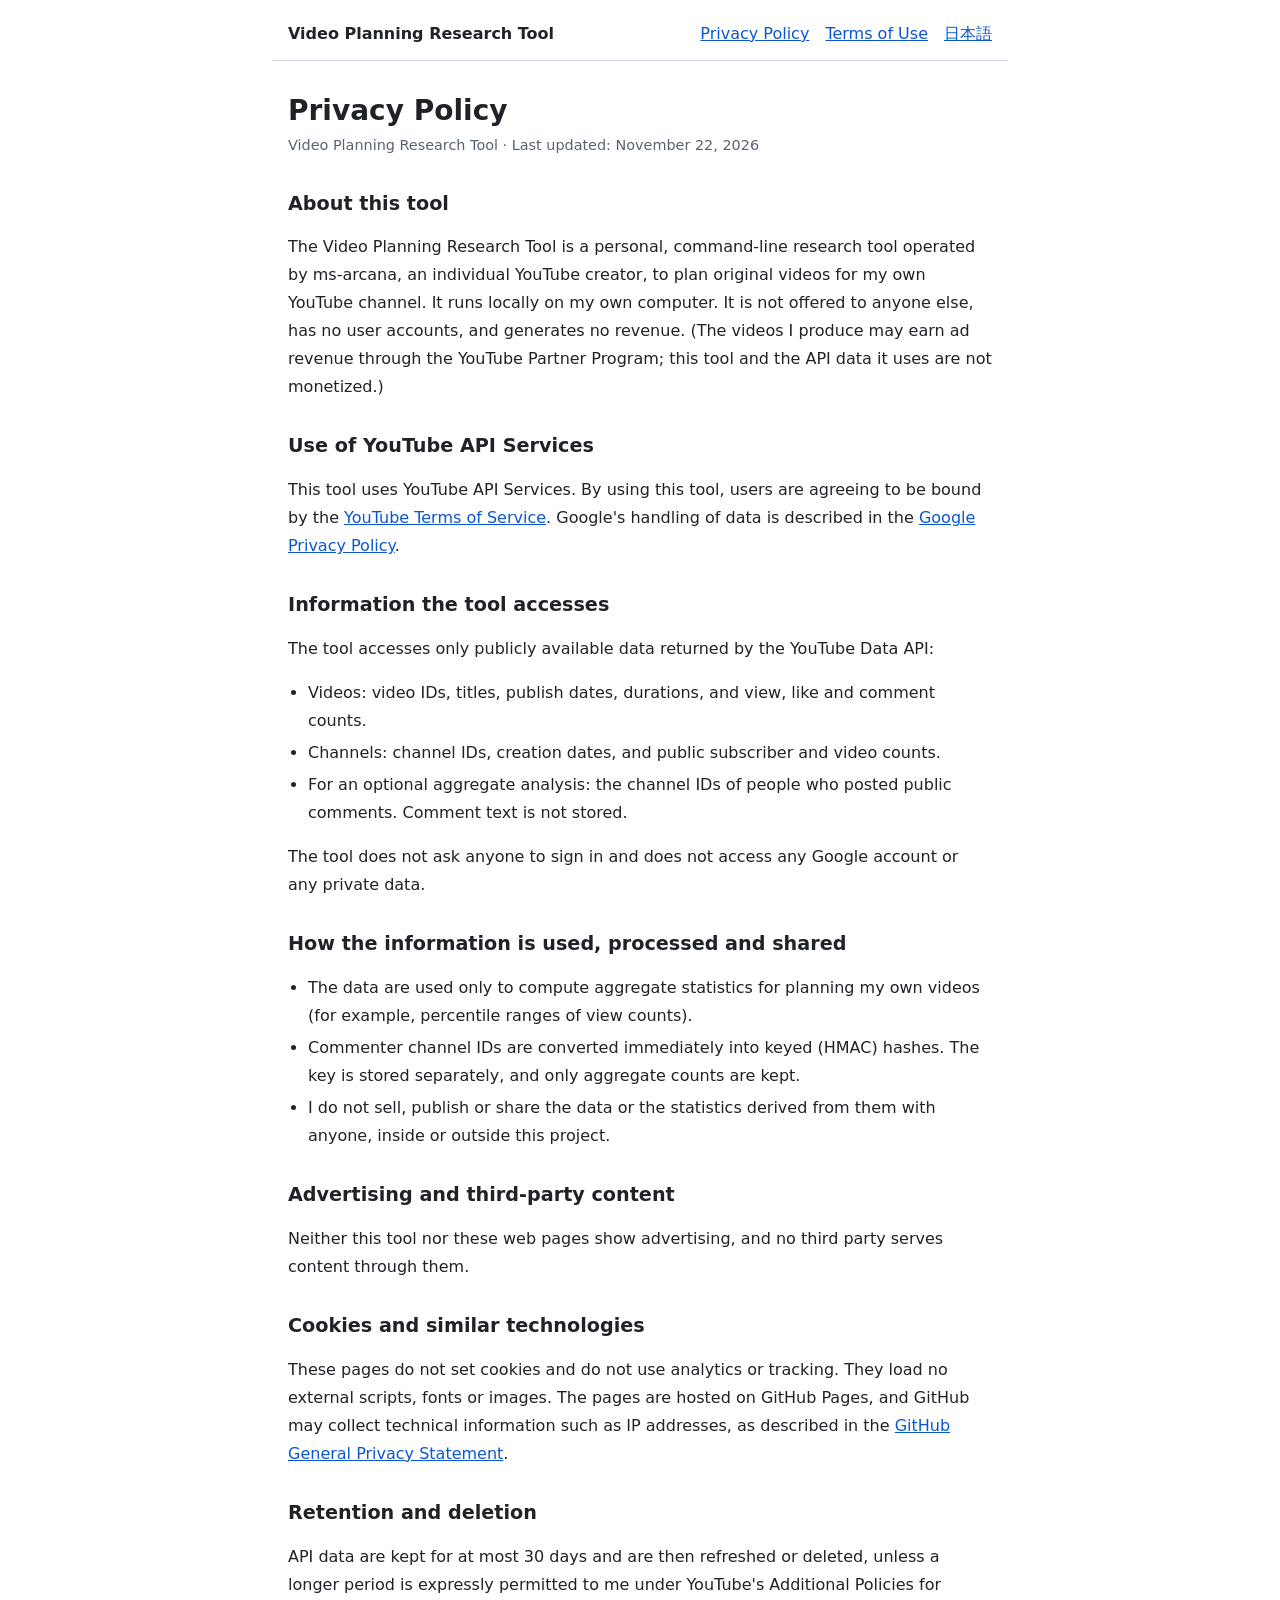
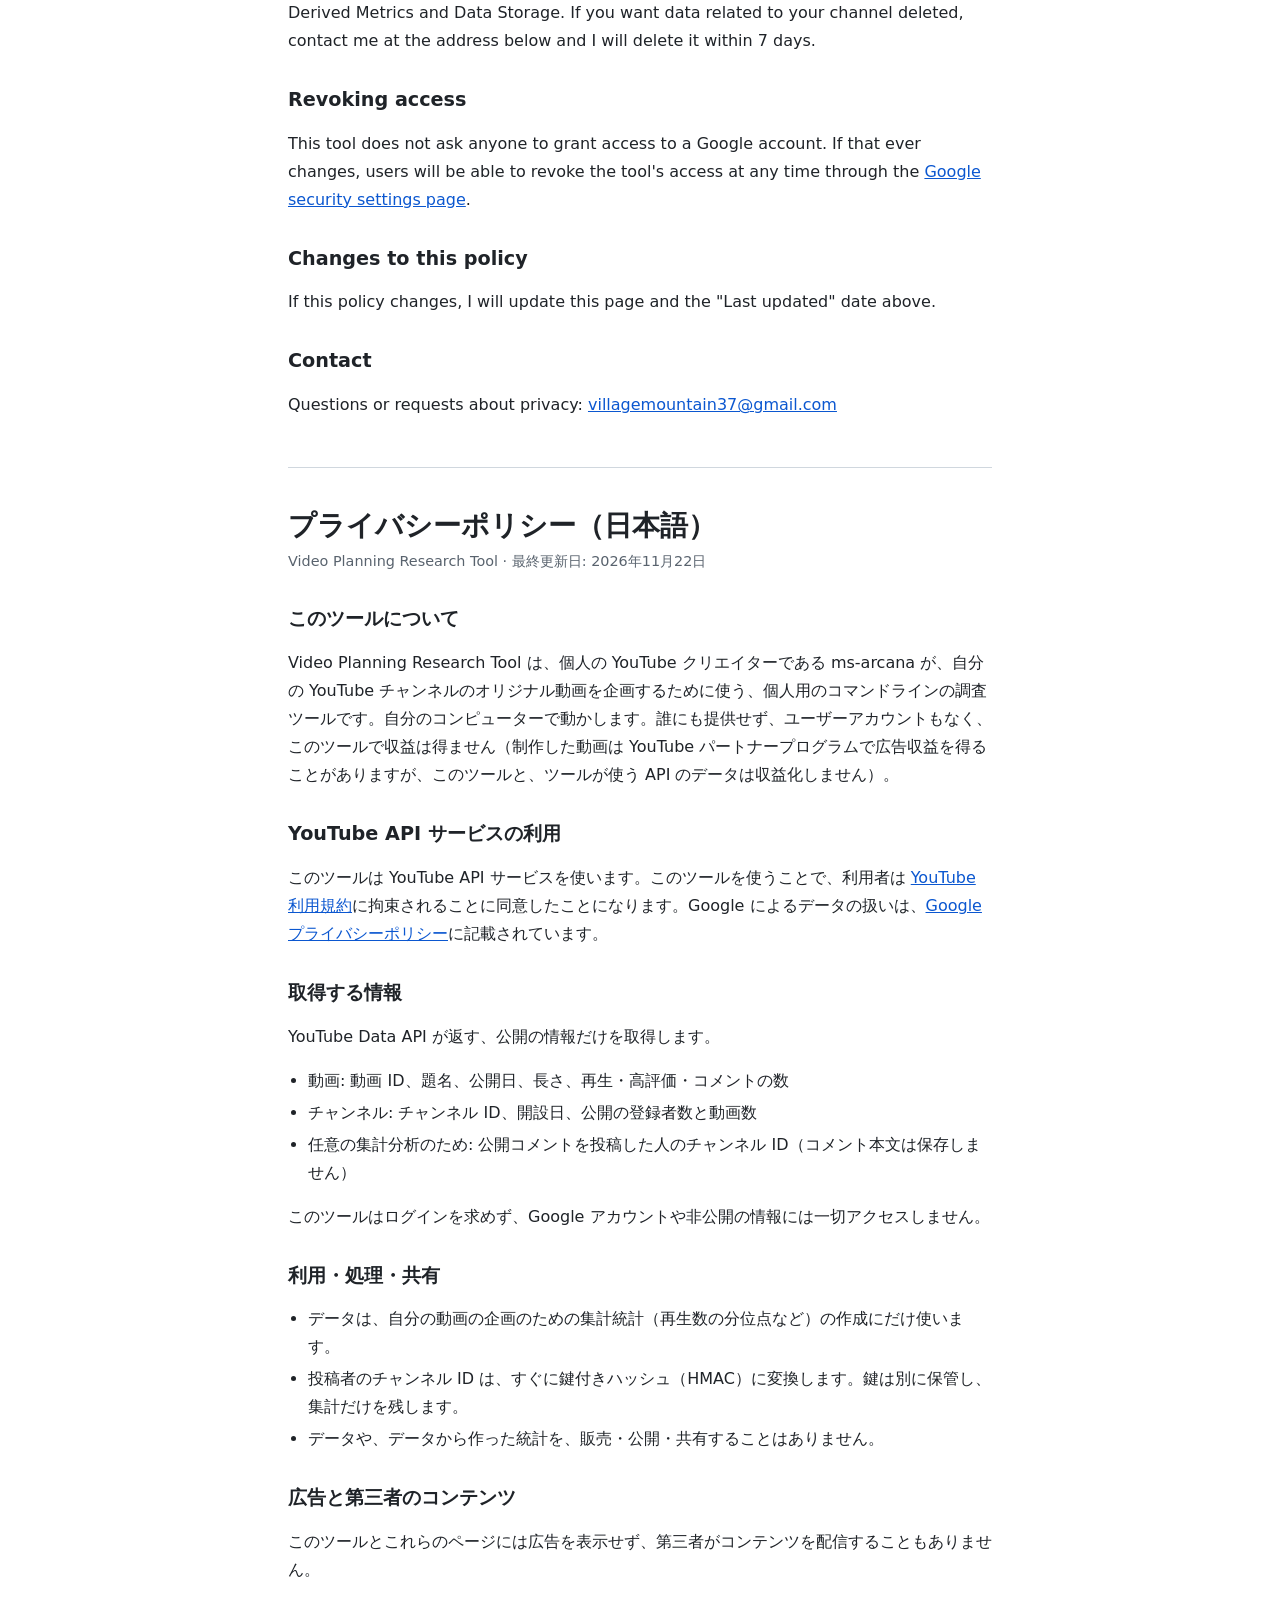
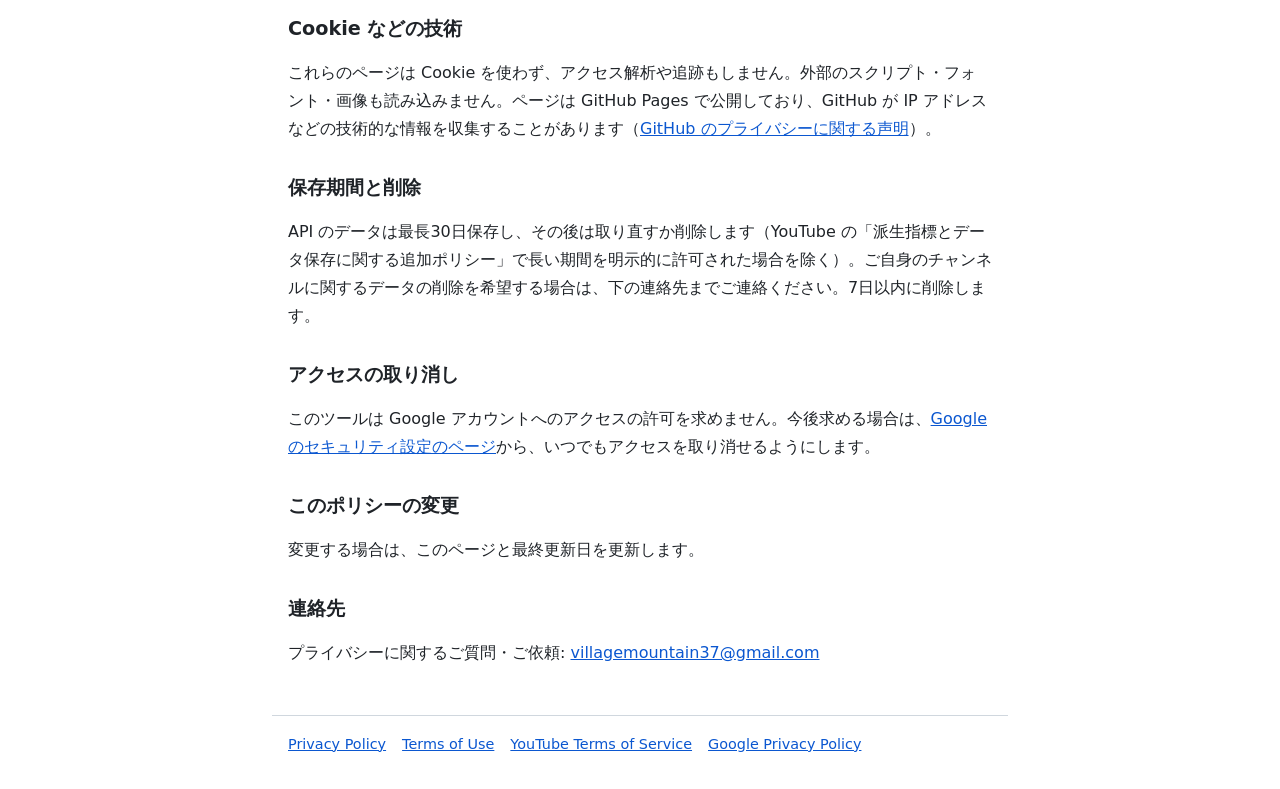
==== privacy/index.html @ fef3436e "説明ページ・プライバシーポリシー・利用規約を追加 YouTube API サービスの監査フォームに記入する URL 用。 開発者ポリシー III.A.1（利用規約に YouTube 利用規約への同意を" ====
<!doctype html>
<html lang="en">
<head>
<meta charset="utf-8">
<meta name="viewport" content="width=device-width, initial-scale=1">
<title>Privacy Policy — Video Planning Research Tool</title>
<meta name="description" content="Privacy Policy of the Video Planning Research Tool.">
<link rel="stylesheet" href="../style.css">
</head>
<body>
<header>
  <p class="site"><a href="../">Video Planning Research Tool</a></p>
  <nav><a href="./">Privacy Policy</a><a href="../terms/">Terms of Use</a><a href="#ja">日本語</a></nav>
</header>
<main>
  <h1>Privacy Policy</h1>
  <p class="meta">Video Planning Research Tool · Last updated: November 22, 2026</p>

  <h2>About this tool</h2>
  <p>The Video Planning Research Tool is a personal, command-line research tool operated by ms-arcana, an individual YouTube creator, to plan original videos for my own YouTube channel. It runs locally on my own computer. It is not offered to anyone else, has no user accounts, and generates no revenue. (The videos I produce may earn ad revenue through the YouTube Partner Program; this tool and the API data it uses are not monetized.)</p>

  <h2>Use of YouTube API Services</h2>
  <p>This tool uses YouTube API Services. By using this tool, users are agreeing to be bound by the <a href="https://www.youtube.com/t/terms">YouTube Terms of Service</a>. Google's handling of data is described in the <a href="http://www.google.com/policies/privacy">Google Privacy Policy</a>.</p>

  <h2>Information the tool accesses</h2>
  <p>The tool accesses only publicly available data returned by the YouTube Data API:</p>
  <ul>
    <li>Videos: video IDs, titles, publish dates, durations, and view, like and comment counts.</li>
    <li>Channels: channel IDs, creation dates, and public subscriber and video counts.</li>
    <li>For an optional aggregate analysis: the channel IDs of people who posted public comments. Comment text is not stored.</li>
  </ul>
  <p>The tool does not ask anyone to sign in and does not access any Google account or any private data.</p>

  <h2>How the information is used, processed and shared</h2>
  <ul>
    <li>The data are used only to compute aggregate statistics for planning my own videos (for example, percentile ranges of view counts).</li>
    <li>Commenter channel IDs are converted immediately into keyed (HMAC) hashes. The key is stored separately, and only aggregate counts are kept.</li>
    <li>I do not sell, publish or share the data or the statistics derived from them with anyone, inside or outside this project.</li>
  </ul>

  <h2>Advertising and third-party content</h2>
  <p>Neither this tool nor these web pages show advertising, and no third party serves content through them.</p>

  <h2>Cookies and similar technologies</h2>
  <p>These pages do not set cookies and do not use analytics or tracking. They load no external scripts, fonts or images. The pages are hosted on GitHub Pages, and GitHub may collect technical information such as IP addresses, as described in the <a href="https://docs.github.com/site-policy/privacy-policies/github-general-privacy-statement">GitHub General Privacy Statement</a>.</p>

  <h2>Retention and deletion</h2>
  <p>API data are kept for at most 30 days and are then refreshed or deleted, unless a longer period is expressly permitted to me under YouTube's Additional Policies for Derived Metrics and Data Storage. If you want data related to your channel deleted, contact me at the address below and I will delete it within 7 days.</p>

  <h2>Revoking access</h2>
  <p>This tool does not ask anyone to grant access to a Google account. If that ever changes, users will be able to revoke the tool's access at any time through the <a href="https://security.google.com/settings/security/permissions">Google security settings page</a>.</p>

  <h2>Changes to this policy</h2>
  <p>If this policy changes, I will update this page and the "Last updated" date above.</p>

  <h2>Contact</h2>
  <p>Questions or requests about privacy: <a href="mailto:villagemountain37@gmail.com">villagemountain37@gmail.com</a></p>

  <section lang="ja" id="ja">
    <h1>プライバシーポリシー（日本語）</h1>
    <p class="meta">Video Planning Research Tool · 最終更新日: 2026年11月22日</p>

    <h2>このツールについて</h2>
    <p>Video Planning Research Tool は、個人の YouTube クリエイターである ms-arcana が、自分の YouTube チャンネルのオリジナル動画を企画するために使う、個人用のコマンドラインの調査ツールです。自分のコンピューターで動かします。誰にも提供せず、ユーザーアカウントもなく、このツールで収益は得ません（制作した動画は YouTube パートナープログラムで広告収益を得ることがありますが、このツールと、ツールが使う API のデータは収益化しません）。</p>

    <h2>YouTube API サービスの利用</h2>
    <p>このツールは YouTube API サービスを使います。このツールを使うことで、利用者は <a href="https://www.youtube.com/t/terms">YouTube 利用規約</a>に拘束されることに同意したことになります。Google によるデータの扱いは、<a href="http://www.google.com/policies/privacy">Google プライバシーポリシー</a>に記載されています。</p>

    <h2>取得する情報</h2>
    <p>YouTube Data API が返す、公開の情報だけを取得します。</p>
    <ul>
      <li>動画: 動画 ID、題名、公開日、長さ、再生・高評価・コメントの数</li>
      <li>チャンネル: チャンネル ID、開設日、公開の登録者数と動画数</li>
      <li>任意の集計分析のため: 公開コメントを投稿した人のチャンネル ID（コメント本文は保存しません）</li>
    </ul>
    <p>このツールはログインを求めず、Google アカウントや非公開の情報には一切アクセスしません。</p>

    <h2>利用・処理・共有</h2>
    <ul>
      <li>データは、自分の動画の企画のための集計統計（再生数の分位点など）の作成にだけ使います。</li>
      <li>投稿者のチャンネル ID は、すぐに鍵付きハッシュ（HMAC）に変換します。鍵は別に保管し、集計だけを残します。</li>
      <li>データや、データから作った統計を、販売・公開・共有することはありません。</li>
    </ul>

    <h2>広告と第三者のコンテンツ</h2>
    <p>このツールとこれらのページには広告を表示せず、第三者がコンテンツを配信することもありません。</p>

    <h2>Cookie などの技術</h2>
    <p>これらのページは Cookie を使わず、アクセス解析や追跡もしません。外部のスクリプト・フォント・画像も読み込みません。ページは GitHub Pages で公開しており、GitHub が IP アドレスなどの技術的な情報を収集することがあります（<a href="https://docs.github.com/site-policy/privacy-policies/github-general-privacy-statement">GitHub のプライバシーに関する声明</a>）。</p>

    <h2>保存期間と削除</h2>
    <p>API のデータは最長30日保存し、その後は取り直すか削除します（YouTube の「派生指標とデータ保存に関する追加ポリシー」で長い期間を明示的に許可された場合を除く）。ご自身のチャンネルに関するデータの削除を希望する場合は、下の連絡先までご連絡ください。7日以内に削除します。</p>

    <h2>アクセスの取り消し</h2>
    <p>このツールは Google アカウントへのアクセスの許可を求めません。今後求める場合は、<a href="https://security.google.com/settings/security/permissions">Google のセキュリティ設定のページ</a>から、いつでもアクセスを取り消せるようにします。</p>

    <h2>このポリシーの変更</h2>
    <p>変更する場合は、このページと最終更新日を更新します。</p>

    <h2>連絡先</h2>
    <p>プライバシーに関するご質問・ご依頼: <a href="mailto:villagemountain37@gmail.com">villagemountain37@gmail.com</a></p>
  </section>
</main>
<footer>
  <a href="./">Privacy Policy</a><a href="../terms/">Terms of Use</a><a href="https://www.youtube.com/t/terms">YouTube Terms of Service</a><a href="http://www.google.com/policies/privacy">Google Privacy Policy</a>
</footer>
</body>
</html>
---- style.css ----
:root {
  --bg: #ffffff;
  --fg: #1f2328;
  --muted: #59636e;
  --link: #0b57d0;
  --rule: #d0d7de;
}
@media (prefers-color-scheme: dark) {
  :root {
    --bg: #0d1117;
    --fg: #e6edf3;
    --muted: #9198a1;
    --link: #7cacf8;
    --rule: #30363d;
  }
}
* { box-sizing: border-box; }
body {
  margin: 0;
  background: var(--bg);
  color: var(--fg);
  font: 16px/1.75 system-ui, -apple-system, "Segoe UI", "Hiragino Sans", "Noto Sans JP", sans-serif;
  overflow-wrap: anywhere;
}
header, main, footer {
  max-width: 46rem;
  margin: 0 auto;
  padding-left: 16px;
  padding-right: 16px;
}
header {
  display: flex;
  flex-wrap: wrap;
  gap: 0.25rem 1.5rem;
  justify-content: space-between;
  align-items: baseline;
  padding-top: 1.25rem;
  padding-bottom: 0.75rem;
  border-bottom: 1px solid var(--rule);
}
header .site { margin: 0; font-weight: 600; }
header .site a { color: var(--fg); text-decoration: none; }
nav a { margin-right: 1rem; }
nav a:last-child { margin-right: 0; }
a { color: var(--link); }
h1 { font-size: 1.75rem; line-height: 1.3; margin: 2rem 0 0.25rem; }
h2 { font-size: 1.2rem; line-height: 1.4; margin: 2rem 0 0.5rem; }
.meta { color: var(--muted); font-size: 0.9rem; margin-top: 0; }
.lead { font-size: 1.05rem; }
ul { padding-left: 1.25rem; }
li { margin: 0.25rem 0; }
code { font-size: 0.9em; }
section[lang="ja"] {
  margin-top: 3rem;
  padding-top: 0.5rem;
  border-top: 1px solid var(--rule);
}
footer {
  margin-top: 3rem;
  padding-top: 1rem;
  padding-bottom: 2rem;
  border-top: 1px solid var(--rule);
  color: var(--muted);
  font-size: 0.9rem;
}
footer a { margin-right: 1rem; }
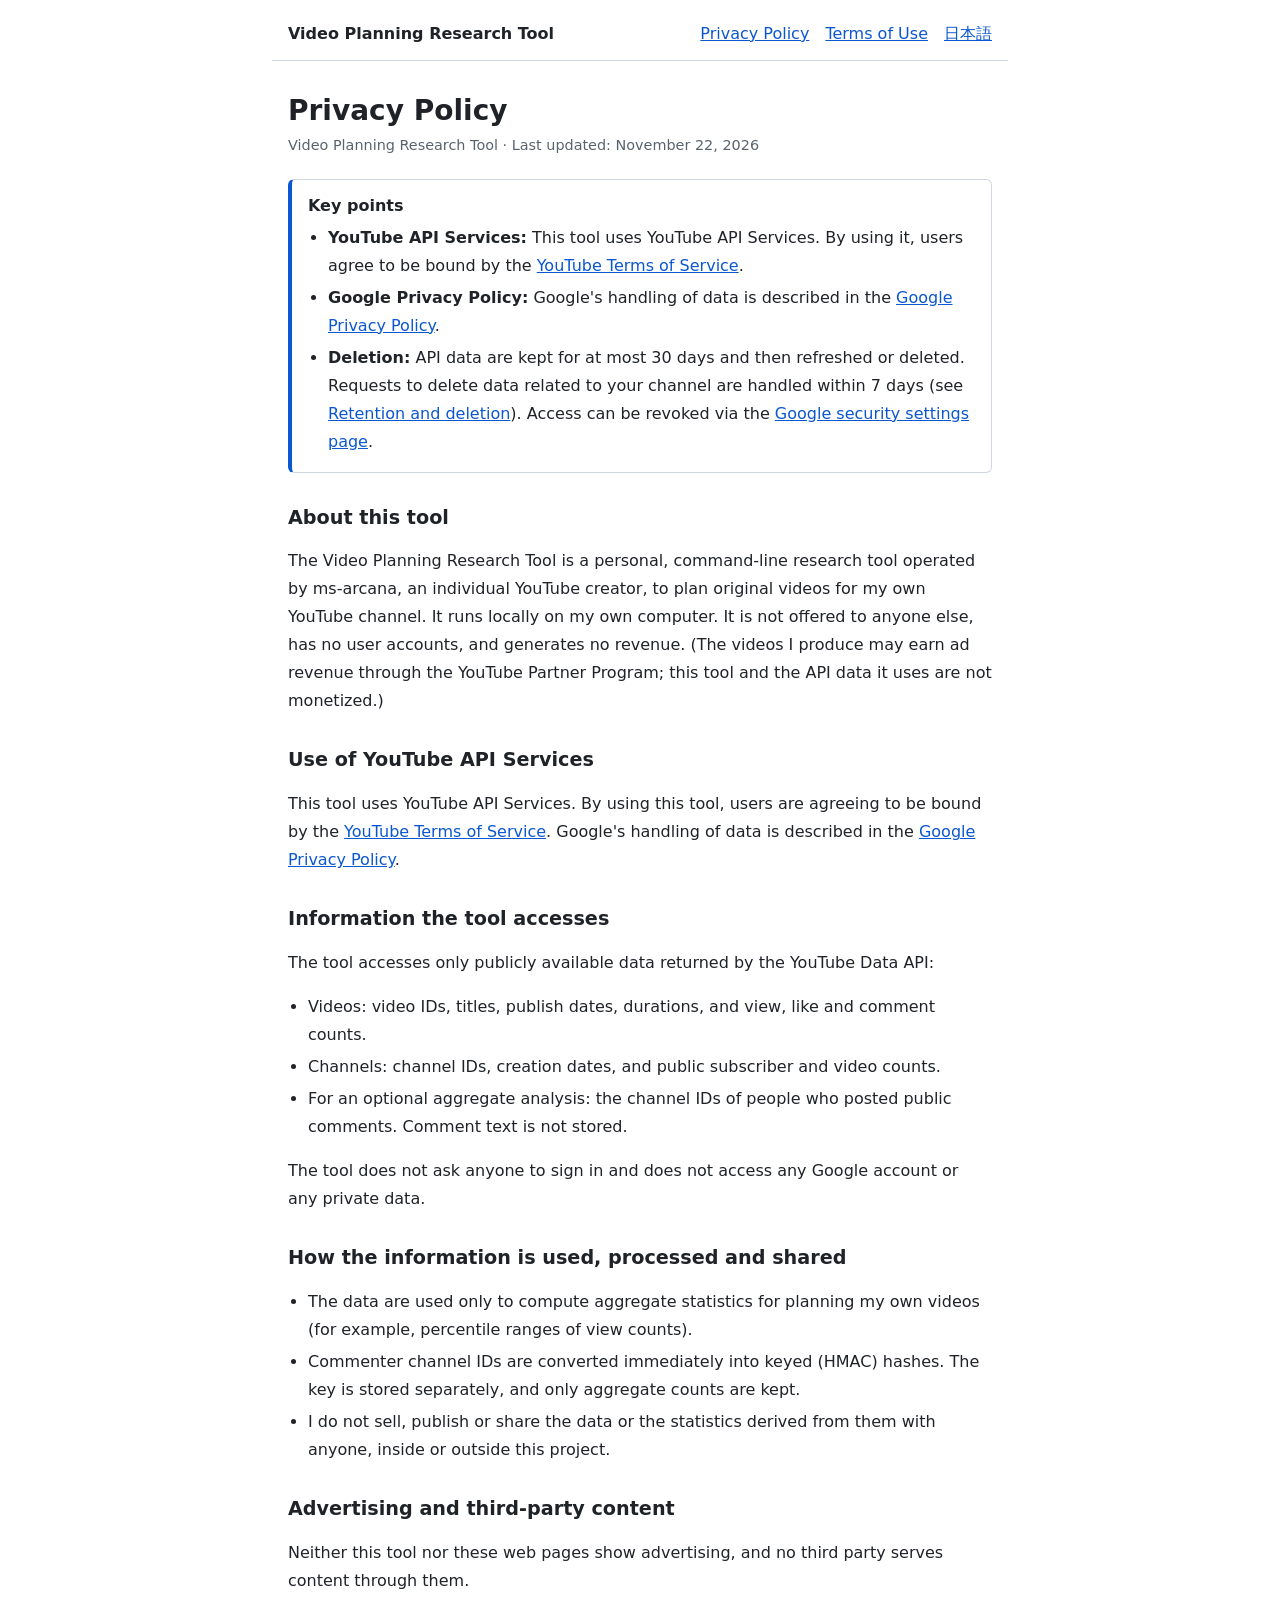
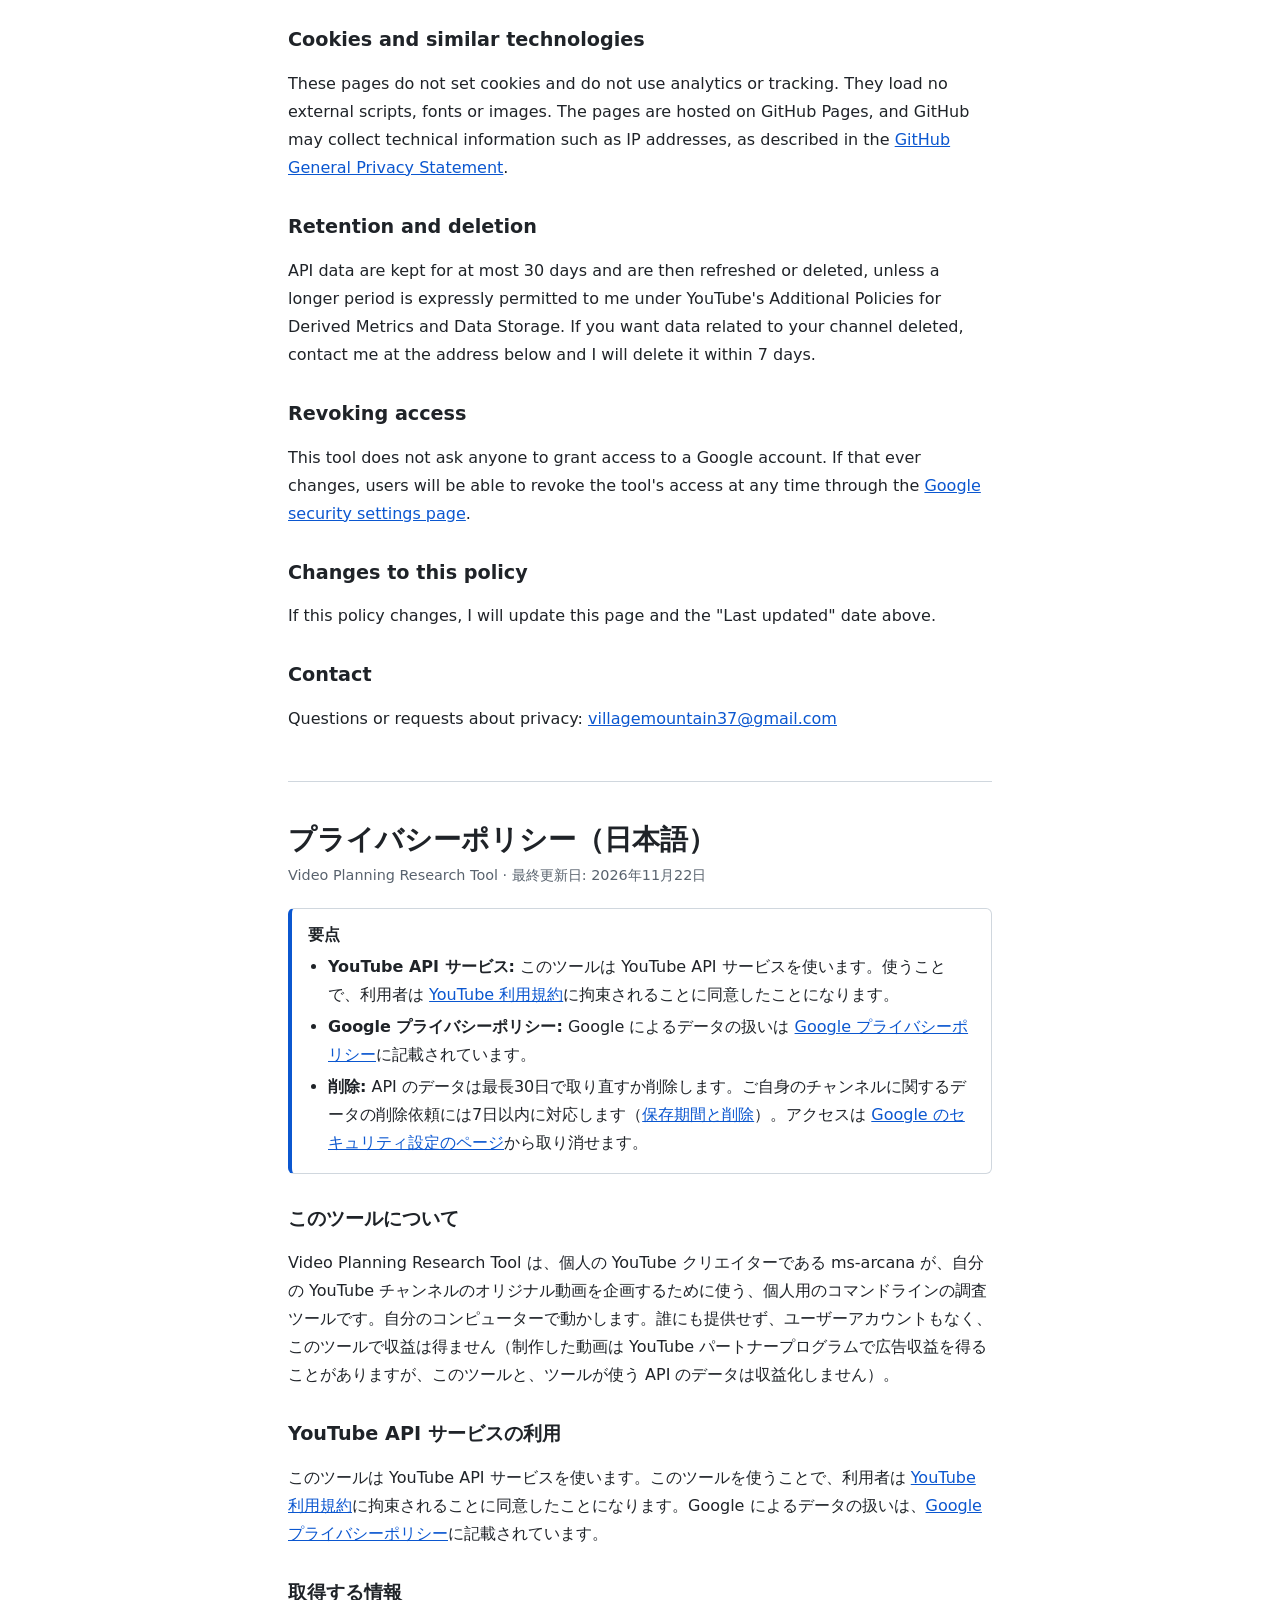
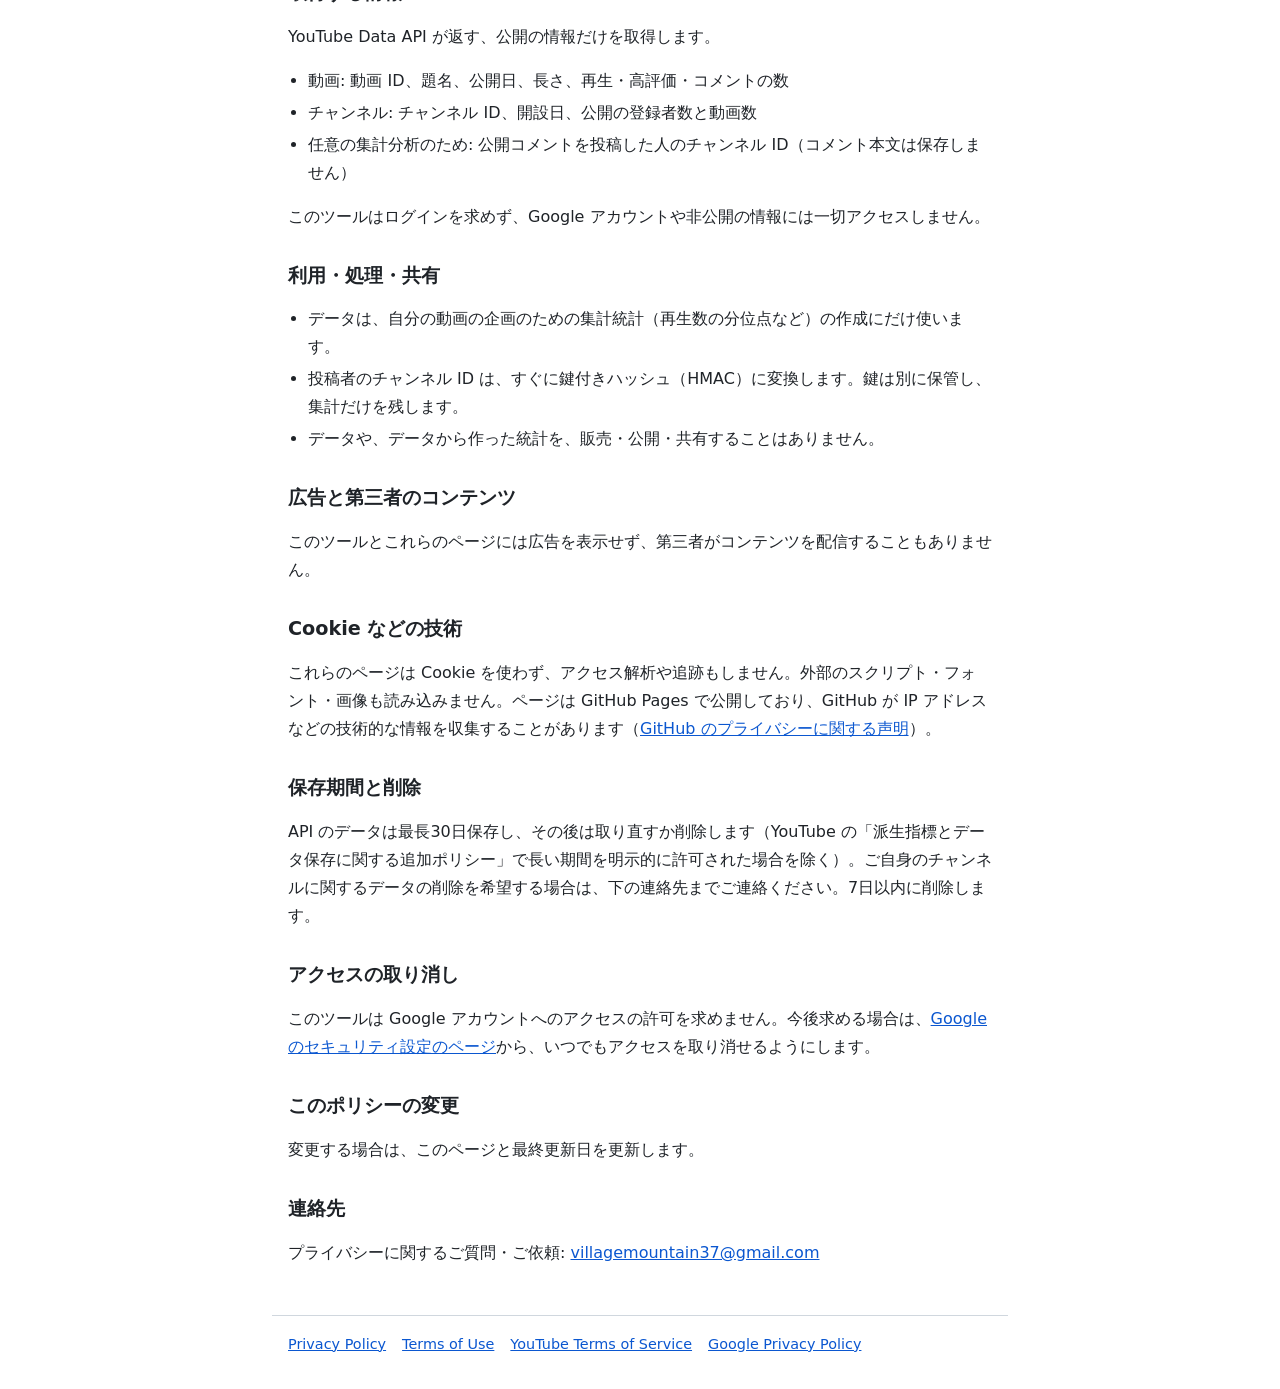
==== commit abffe3af: "YouTube のブランド表示とプライバシーポリシーの要点を追加 - 説明ページに公式の Developed with YouTube ロゴ（YouTube へのリンク付き）を置く - 集計値が自前の" ====
--- a/privacy/index.html
+++ b/privacy/index.html
@@ -15,6 +15,15 @@
 <main>
   <h1>Privacy Policy</h1>
   <p class="meta">Video Planning Research Tool · Last updated: November 22, 2026</p>
+
+  <div class="summary">
+    <p class="summary-title">Key points</p>
+    <ul>
+      <li><strong>YouTube API Services:</strong> This tool uses YouTube API Services. By using it, users agree to be bound by the <a href="https://www.youtube.com/t/terms">YouTube Terms of Service</a>.</li>
+      <li><strong>Google Privacy Policy:</strong> Google's handling of data is described in the <a href="http://www.google.com/policies/privacy">Google Privacy Policy</a>.</li>
+      <li><strong>Deletion:</strong> API data are kept for at most 30 days and then refreshed or deleted. Requests to delete data related to your channel are handled within 7 days (see <a href="#retention">Retention and deletion</a>). Access can be revoked via the <a href="https://security.google.com/settings/security/permissions">Google security settings page</a>.</li>
+    </ul>
+  </div>
 
   <h2>About this tool</h2>
   <p>The Video Planning Research Tool is a personal, command-line research tool operated by ms-arcana, an individual YouTube creator, to plan original videos for my own YouTube channel. It runs locally on my own computer. It is not offered to anyone else, has no user accounts, and generates no revenue. (The videos I produce may earn ad revenue through the YouTube Partner Program; this tool and the API data it uses are not monetized.)</p>
@@ -44,7 +53,7 @@
   <h2>Cookies and similar technologies</h2>
   <p>These pages do not set cookies and do not use analytics or tracking. They load no external scripts, fonts or images. The pages are hosted on GitHub Pages, and GitHub may collect technical information such as IP addresses, as described in the <a href="https://docs.github.com/site-policy/privacy-policies/github-general-privacy-statement">GitHub General Privacy Statement</a>.</p>
 
-  <h2>Retention and deletion</h2>
+  <h2 id="retention">Retention and deletion</h2>
   <p>API data are kept for at most 30 days and are then refreshed or deleted, unless a longer period is expressly permitted to me under YouTube's Additional Policies for Derived Metrics and Data Storage. If you want data related to your channel deleted, contact me at the address below and I will delete it within 7 days.</p>
 
   <h2>Revoking access</h2>
@@ -59,6 +68,15 @@
   <section lang="ja" id="ja">
     <h1>プライバシーポリシー（日本語）</h1>
     <p class="meta">Video Planning Research Tool · 最終更新日: 2026年11月22日</p>
+
+    <div class="summary">
+      <p class="summary-title">要点</p>
+      <ul>
+        <li><strong>YouTube API サービス:</strong> このツールは YouTube API サービスを使います。使うことで、利用者は <a href="https://www.youtube.com/t/terms">YouTube 利用規約</a>に拘束されることに同意したことになります。</li>
+        <li><strong>Google プライバシーポリシー:</strong> Google によるデータの扱いは <a href="http://www.google.com/policies/privacy">Google プライバシーポリシー</a>に記載されています。</li>
+        <li><strong>削除:</strong> API のデータは最長30日で取り直すか削除します。ご自身のチャンネルに関するデータの削除依頼には7日以内に対応します（<a href="#retention-ja">保存期間と削除</a>）。アクセスは <a href="https://security.google.com/settings/security/permissions">Google のセキュリティ設定のページ</a>から取り消せます。</li>
+      </ul>
+    </div>
 
     <h2>このツールについて</h2>
     <p>Video Planning Research Tool は、個人の YouTube クリエイターである ms-arcana が、自分の YouTube チャンネルのオリジナル動画を企画するために使う、個人用のコマンドラインの調査ツールです。自分のコンピューターで動かします。誰にも提供せず、ユーザーアカウントもなく、このツールで収益は得ません（制作した動画は YouTube パートナープログラムで広告収益を得ることがありますが、このツールと、ツールが使う API のデータは収益化しません）。</p>
@@ -88,7 +106,7 @@
     <h2>Cookie などの技術</h2>
     <p>これらのページは Cookie を使わず、アクセス解析や追跡もしません。外部のスクリプト・フォント・画像も読み込みません。ページは GitHub Pages で公開しており、GitHub が IP アドレスなどの技術的な情報を収集することがあります（<a href="https://docs.github.com/site-policy/privacy-policies/github-general-privacy-statement">GitHub のプライバシーに関する声明</a>）。</p>
 
-    <h2>保存期間と削除</h2>
+    <h2 id="retention-ja">保存期間と削除</h2>
     <p>API のデータは最長30日保存し、その後は取り直すか削除します（YouTube の「派生指標とデータ保存に関する追加ポリシー」で長い期間を明示的に許可された場合を除く）。ご自身のチャンネルに関するデータの削除を希望する場合は、下の連絡先までご連絡ください。7日以内に削除します。</p>
 
     <h2>アクセスの取り消し</h2>
--- a/style.css
+++ b/style.css
@@ -64,3 +64,14 @@
   font-size: 0.9rem;
 }
 footer a { margin-right: 1rem; }
+.summary {
+  margin: 1.25rem 0 0.5rem;
+  padding: 0.75rem 1rem;
+  border: 1px solid var(--rule);
+  border-left: 4px solid var(--link);
+  border-radius: 6px;
+}
+.summary-title { margin: 0 0 0.25rem; font-weight: 600; }
+.summary ul { margin: 0; }
+.brand { margin: 1rem 0 0; }
+.brand img { display: block; width: 210px; height: auto; }
